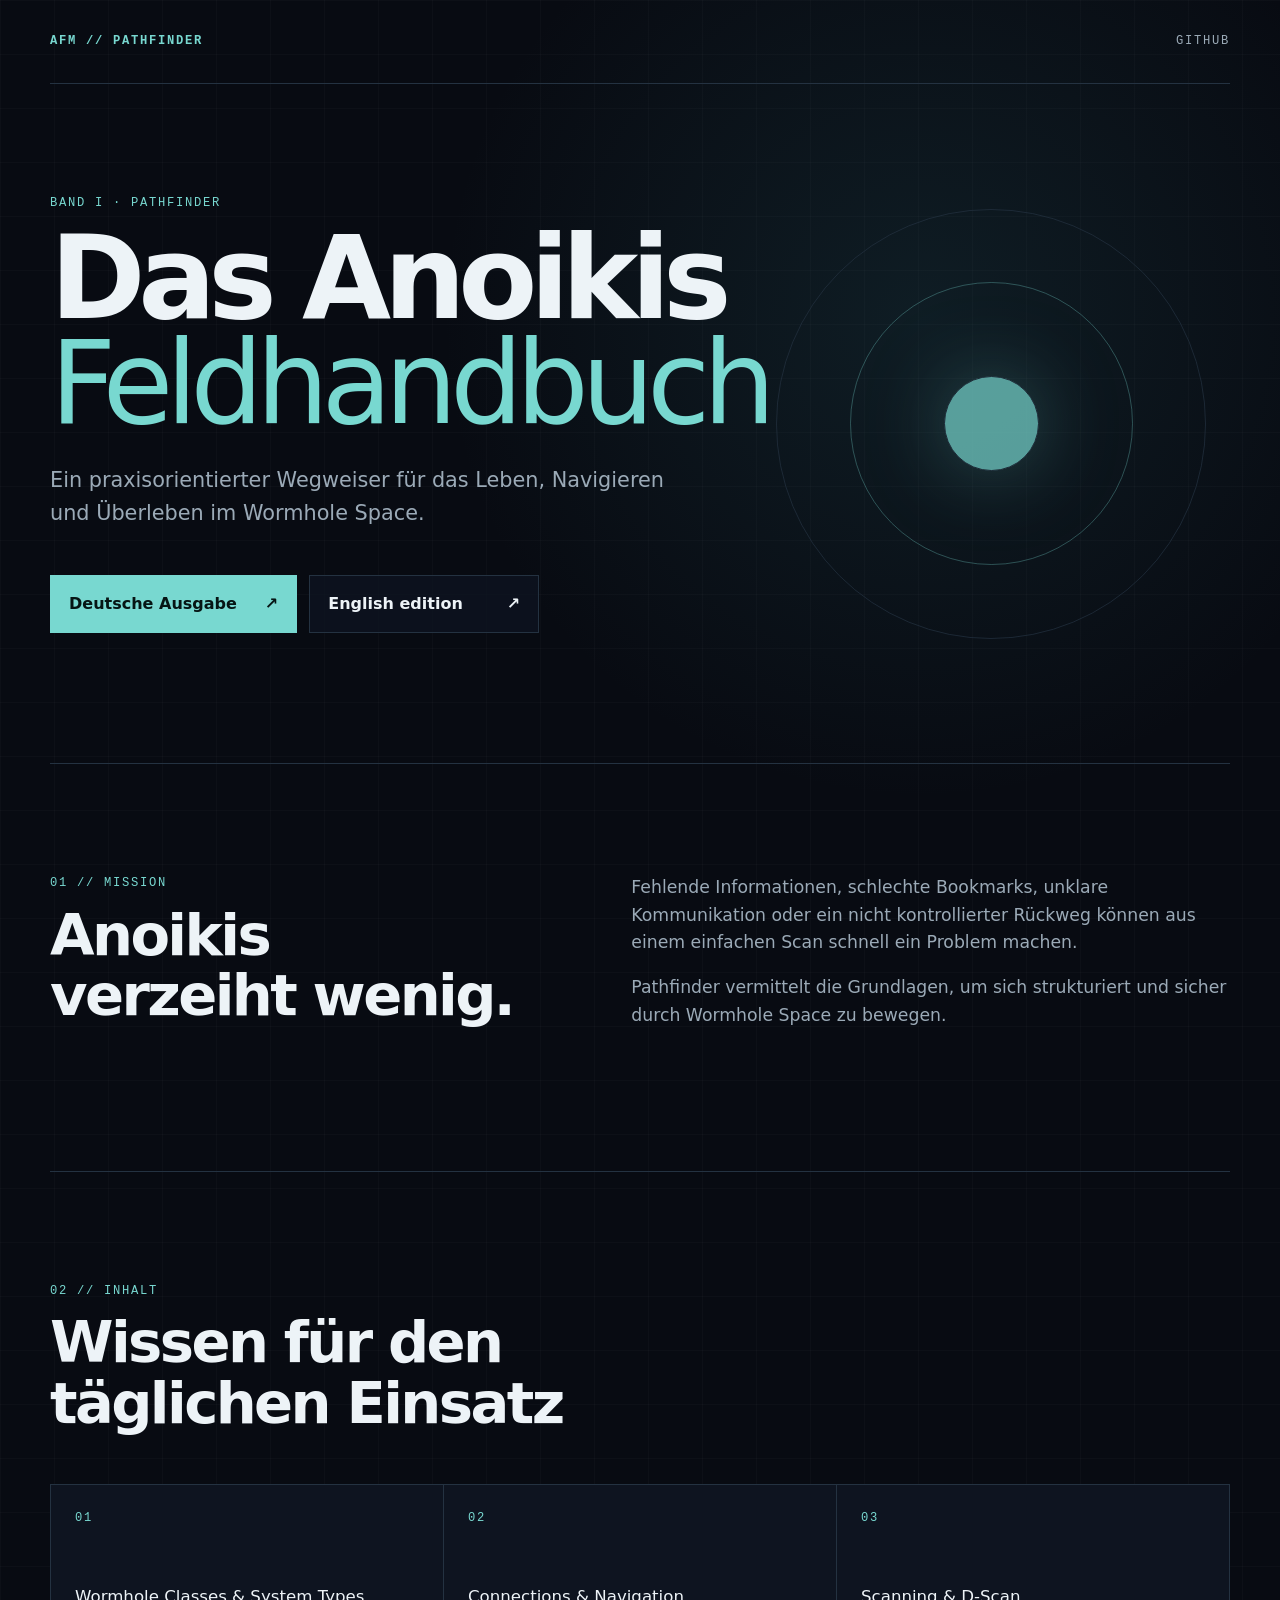
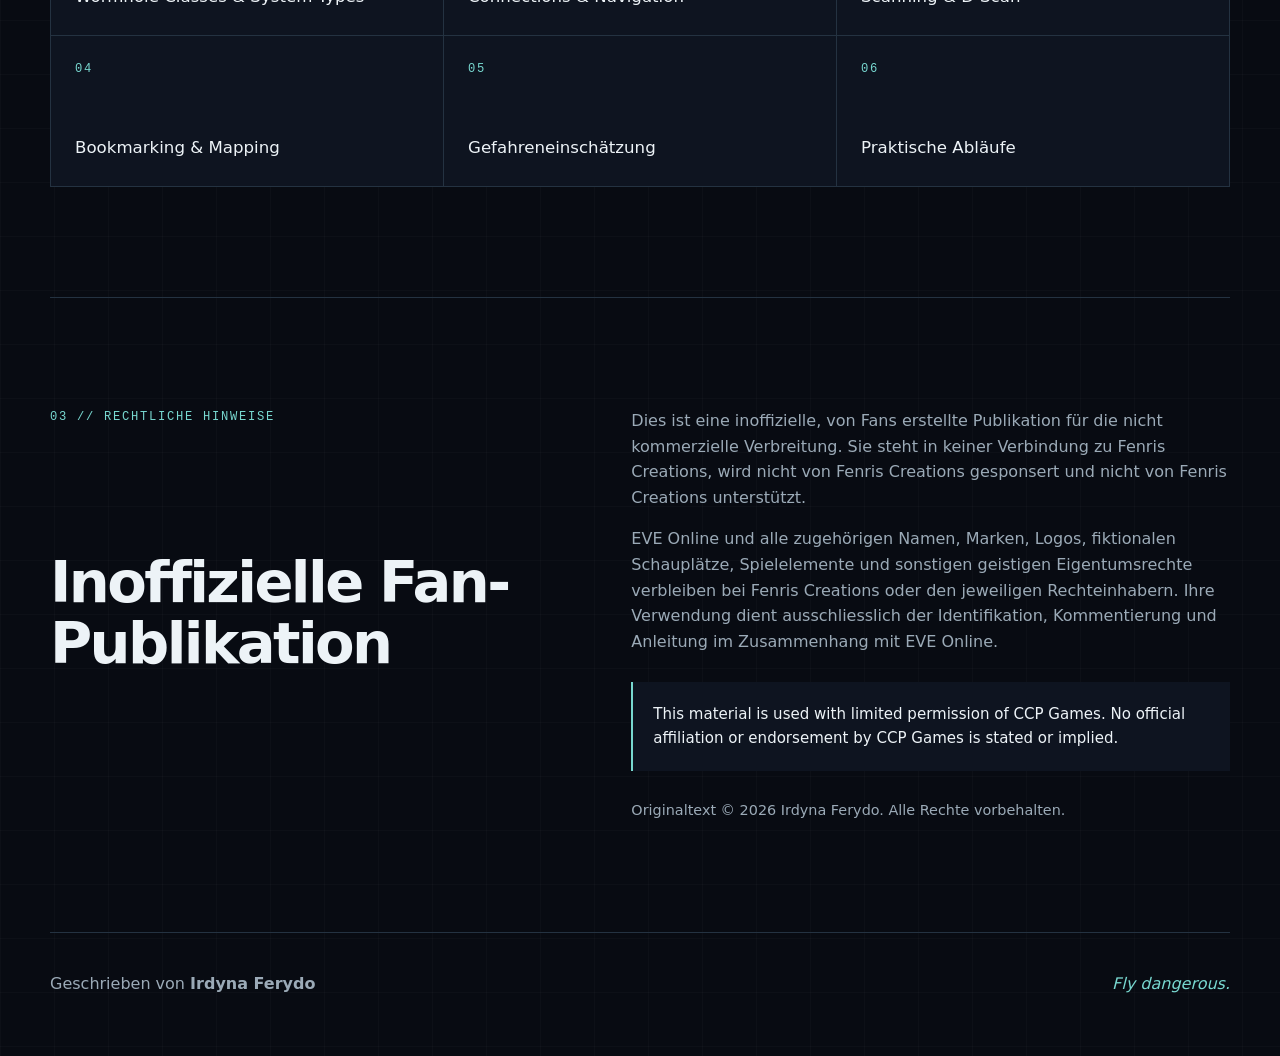
==== index.html @ 9dd85713 "commit page" ====
<!doctype html>
<html lang="de">
  <head>
    <meta charset="utf-8">
    <meta name="viewport" content="width=device-width, initial-scale=1">
    <meta name="description" content="Das Anoikis Feldhandbuch – ein praxisorientierter Wegweiser für Wormhole Space.">
    <meta name="theme-color" content="#080b12">
    <title>Das Anoikis Feldhandbuch</title>
    <link rel="stylesheet" href="styles.css">
  </head>
  <body>
    <header class="site-header">
      <a class="brand" href="#top" aria-label="Zur Startseite">AFM // PATHFINDER</a>
      <a class="header-link" href="https://github.com/Melaywen/AnoikisFieldManual">GitHub</a>
    </header>

    <main id="top">
      <section class="hero" aria-labelledby="hero-title">
        <div class="signal" aria-hidden="true">
          <span></span><span></span><span></span>
        </div>
        <p class="eyebrow">Band I · Pathfinder</p>
        <h1 id="hero-title">Das Anoikis<br><em>Feldhandbuch</em></h1>
        <p class="lead">
          Ein praxisorientierter Wegweiser für das Leben, Navigieren und
          Überleben im Wormhole Space.
        </p>
        <div class="actions" aria-label="Ausgabe auswählen">
          <a class="button button-primary" href="DE/The-Anoikis-Field-Manual-Volume-I-Pathfinder-DE.pdf">
            Deutsche Ausgabe <span aria-hidden="true">↗</span>
          </a>
          <a class="button button-secondary" href="EN/The-Anoikis-Field-Manual-Volume-I-Pathfinder.pdf" lang="en">
            English edition <span aria-hidden="true">↗</span>
          </a>
        </div>
      </section>

      <section class="briefing" aria-labelledby="briefing-title">
        <div>
          <p class="section-number">01 // Mission</p>
          <h2 id="briefing-title">Anoikis verzeiht wenig.</h2>
        </div>
        <div class="briefing-copy">
          <p>
            Fehlende Informationen, schlechte Bookmarks, unklare Kommunikation
            oder ein nicht kontrollierter Rückweg können aus einem einfachen
            Scan schnell ein Problem machen.
          </p>
          <p>
            Pathfinder vermittelt die Grundlagen, um sich strukturiert und
            sicher durch Wormhole Space zu bewegen.
          </p>
        </div>
      </section>

      <section class="topics" aria-labelledby="topics-title">
        <p class="section-number">02 // Inhalt</p>
        <h2 id="topics-title">Wissen für den täglichen Einsatz</h2>
        <ul class="topic-grid">
          <li><span>01</span>Wormhole Classes &amp; System Types</li>
          <li><span>02</span>Connections &amp; Navigation</li>
          <li><span>03</span>Scanning &amp; D-Scan</li>
          <li><span>04</span>Bookmarking &amp; Mapping</li>
          <li><span>05</span>Gefahreneinschätzung</li>
          <li><span>06</span>Praktische Abläufe</li>
        </ul>
      </section>

      <section class="legal" aria-labelledby="legal-title">
        <p class="section-number">03 // Rechtliche Hinweise</p>
        <h2 id="legal-title">Inoffizielle Fan-Publikation</h2>
        <div class="legal-copy">
          <p>
            Dies ist eine inoffizielle, von Fans erstellte Publikation für die
            nicht kommerzielle Verbreitung. Sie steht in keiner Verbindung zu
            Fenris Creations, wird nicht von Fenris Creations gesponsert und
            nicht von Fenris Creations unterstützt.
          </p>
          <p>
            EVE Online und alle zugehörigen Namen, Marken, Logos, fiktionalen
            Schauplätze, Spielelemente und sonstigen geistigen Eigentumsrechte
            verbleiben bei Fenris Creations oder den jeweiligen Rechteinhabern.
            Ihre Verwendung dient ausschliesslich der Identifikation,
            Kommentierung und Anleitung im Zusammenhang mit EVE Online.
          </p>
          <p class="legacy-notice" lang="en">
            This material is used with limited permission of CCP Games. No
            official affiliation or endorsement by CCP Games is stated or implied.
          </p>
          <p class="copyright">
            Originaltext © 2026 Irdyna Ferydo. Alle Rechte vorbehalten.
          </p>
        </div>
      </section>
    </main>

    <footer>
      <p>Geschrieben von <strong>Irdyna Ferydo</strong></p>
      <p class="motto">Fly dangerous.</p>
    </footer>
  </body>
</html>
---- styles.css ----
:root {
  color-scheme: dark;
  --bg: #080b12;
  --panel: #0e1420;
  --text: #edf3f7;
  --muted: #9baab7;
  --line: #243241;
  --accent: #78d8d0;
  --accent-dark: #061514;
  --max-width: 1180px;
}

* { box-sizing: border-box; }

html { scroll-behavior: smooth; }

body {
  margin: 0;
  background:
    radial-gradient(circle at 72% 12%, rgb(46 110 120 / 18%), transparent 30rem),
    linear-gradient(rgb(255 255 255 / 2%) 1px, transparent 1px),
    linear-gradient(90deg, rgb(255 255 255 / 2%) 1px, transparent 1px),
    var(--bg);
  background-size: auto, 54px 54px, 54px 54px, auto;
  color: var(--text);
  font-family: Inter, ui-sans-serif, system-ui, -apple-system, BlinkMacSystemFont, "Segoe UI", sans-serif;
  line-height: 1.6;
}

a { color: inherit; }

.site-header,
main,
footer {
  width: min(calc(100% - 40px), var(--max-width));
  margin-inline: auto;
}

.site-header {
  display: flex;
  align-items: center;
  justify-content: space-between;
  min-height: 84px;
  border-bottom: 1px solid var(--line);
}

.brand,
.header-link,
.eyebrow,
.section-number,
.topic-grid span {
  font-family: ui-monospace, SFMono-Regular, Menlo, Monaco, Consolas, monospace;
  font-size: .76rem;
  letter-spacing: .14em;
  text-transform: uppercase;
}

.brand,
.header-link { text-decoration: none; }
.brand { color: var(--accent); font-weight: 700; }
.header-link { color: var(--muted); }
.header-link:hover { color: var(--text); }

.hero {
  position: relative;
  min-height: 680px;
  display: flex;
  flex-direction: column;
  justify-content: center;
  padding: 100px 0 120px;
  border-bottom: 1px solid var(--line);
  overflow: hidden;
}

.signal {
  position: absolute;
  right: 2%;
  top: 50%;
  width: min(38vw, 430px);
  aspect-ratio: 1;
  transform: translateY(-50%);
  opacity: .7;
}

.signal span {
  position: absolute;
  inset: 0;
  border: 1px solid var(--line);
  border-radius: 50%;
}

.signal span:nth-child(2) { inset: 17%; border-color: rgb(120 216 208 / 45%); }
.signal span:nth-child(3) { inset: 39%; background: var(--accent); box-shadow: 0 0 80px rgb(120 216 208 / 40%); }

.eyebrow,
.section-number { color: var(--accent); }

h1,
h2,
p { margin-top: 0; }

h1 {
  position: relative;
  z-index: 1;
  max-width: 850px;
  margin-bottom: 28px;
  font-size: clamp(3.5rem, 9vw, 7.4rem);
  line-height: .91;
  letter-spacing: -.065em;
}

h1 em { color: var(--accent); font-style: normal; font-weight: 300; }

.lead {
  position: relative;
  z-index: 1;
  max-width: 630px;
  color: var(--muted);
  font-size: clamp(1.05rem, 2vw, 1.3rem);
}

.actions {
  position: relative;
  z-index: 1;
  display: flex;
  flex-wrap: wrap;
  gap: 12px;
  margin-top: 24px;
}

.button {
  display: inline-flex;
  align-items: center;
  justify-content: space-between;
  gap: 28px;
  min-width: 230px;
  padding: 15px 18px;
  border: 1px solid var(--line);
  text-decoration: none;
  font-weight: 650;
  transition: transform .2s ease, border-color .2s ease, background .2s ease;
}

.button:hover { transform: translateY(-2px); border-color: var(--accent); }
.button-primary { background: var(--accent); color: var(--accent-dark); border-color: var(--accent); }
.button-secondary { background: rgb(14 20 32 / 78%); }

.briefing,
.topics,
.legal { padding: 110px 0; }

.briefing {
  display: grid;
  grid-template-columns: .8fr 1fr;
  gap: 8vw;
  border-bottom: 1px solid var(--line);
}

h2 {
  max-width: 720px;
  margin-bottom: 34px;
  font-size: clamp(2rem, 4.5vw, 4rem);
  line-height: 1.05;
  letter-spacing: -.045em;
}

.briefing-copy {
  color: var(--muted);
  font-size: 1.08rem;
}

.topic-grid {
  display: grid;
  grid-template-columns: repeat(3, 1fr);
  gap: 1px;
  margin: 50px 0 0;
  padding: 1px;
  background: var(--line);
  list-style: none;
}

.topic-grid li {
  min-height: 150px;
  display: flex;
  flex-direction: column;
  justify-content: space-between;
  padding: 24px;
  background: var(--panel);
  font-size: 1.04rem;
}

.topic-grid span { color: var(--accent); }

.legal {
  display: grid;
  grid-template-columns: .8fr 1fr;
  column-gap: 8vw;
  border-top: 1px solid var(--line);
}

.legal .section-number { grid-column: 1; }
.legal h2 { grid-column: 1; }

.legal-copy {
  grid-column: 2;
  grid-row: 1 / span 2;
  color: var(--muted);
}

.legacy-notice {
  margin-top: 28px;
  padding: 20px;
  border-left: 2px solid var(--accent);
  background: var(--panel);
  color: var(--text);
  font-size: .94rem;
}

.copyright {
  margin: 28px 0 0;
  font-size: .9rem;
}

footer {
  display: flex;
  justify-content: space-between;
  padding: 38px 0 60px;
  border-top: 1px solid var(--line);
  color: var(--muted);
}

footer p { margin: 0; }
.motto { color: var(--accent); font-style: italic; }

@media (max-width: 760px) {
  .site-header, main, footer { width: min(calc(100% - 28px), var(--max-width)); }
  .hero { min-height: 620px; padding-block: 80px; }
  .signal { width: 300px; right: -130px; top: 30%; opacity: .45; }
  h1 { font-size: clamp(3.2rem, 17vw, 5rem); }
  .briefing { grid-template-columns: 1fr; gap: 24px; }
  .briefing, .topics, .legal { padding: 76px 0; }
  .legal { display: block; }
  .topic-grid { grid-template-columns: 1fr; }
  .topic-grid li { min-height: 112px; }
  footer { flex-direction: column; gap: 8px; }
}

@media (prefers-reduced-motion: reduce) {
  html { scroll-behavior: auto; }
  .button { transition: none; }
}
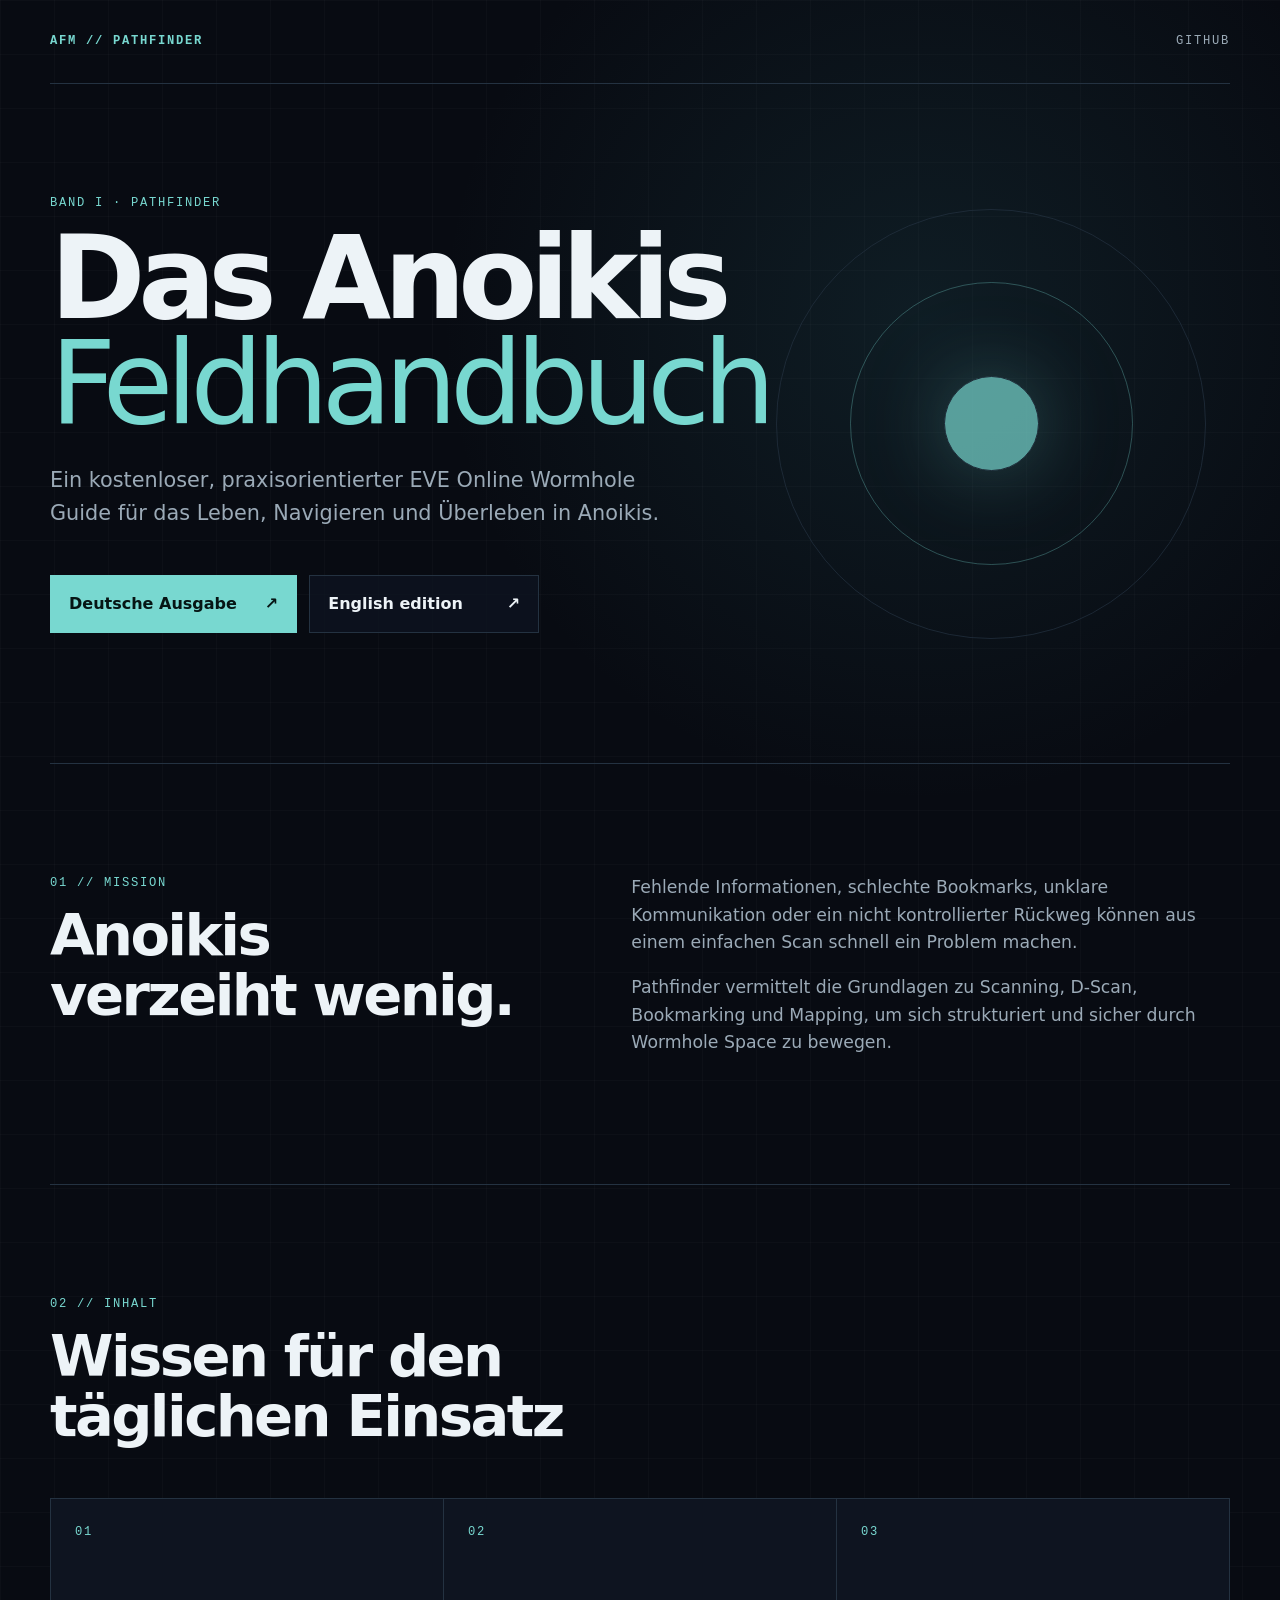
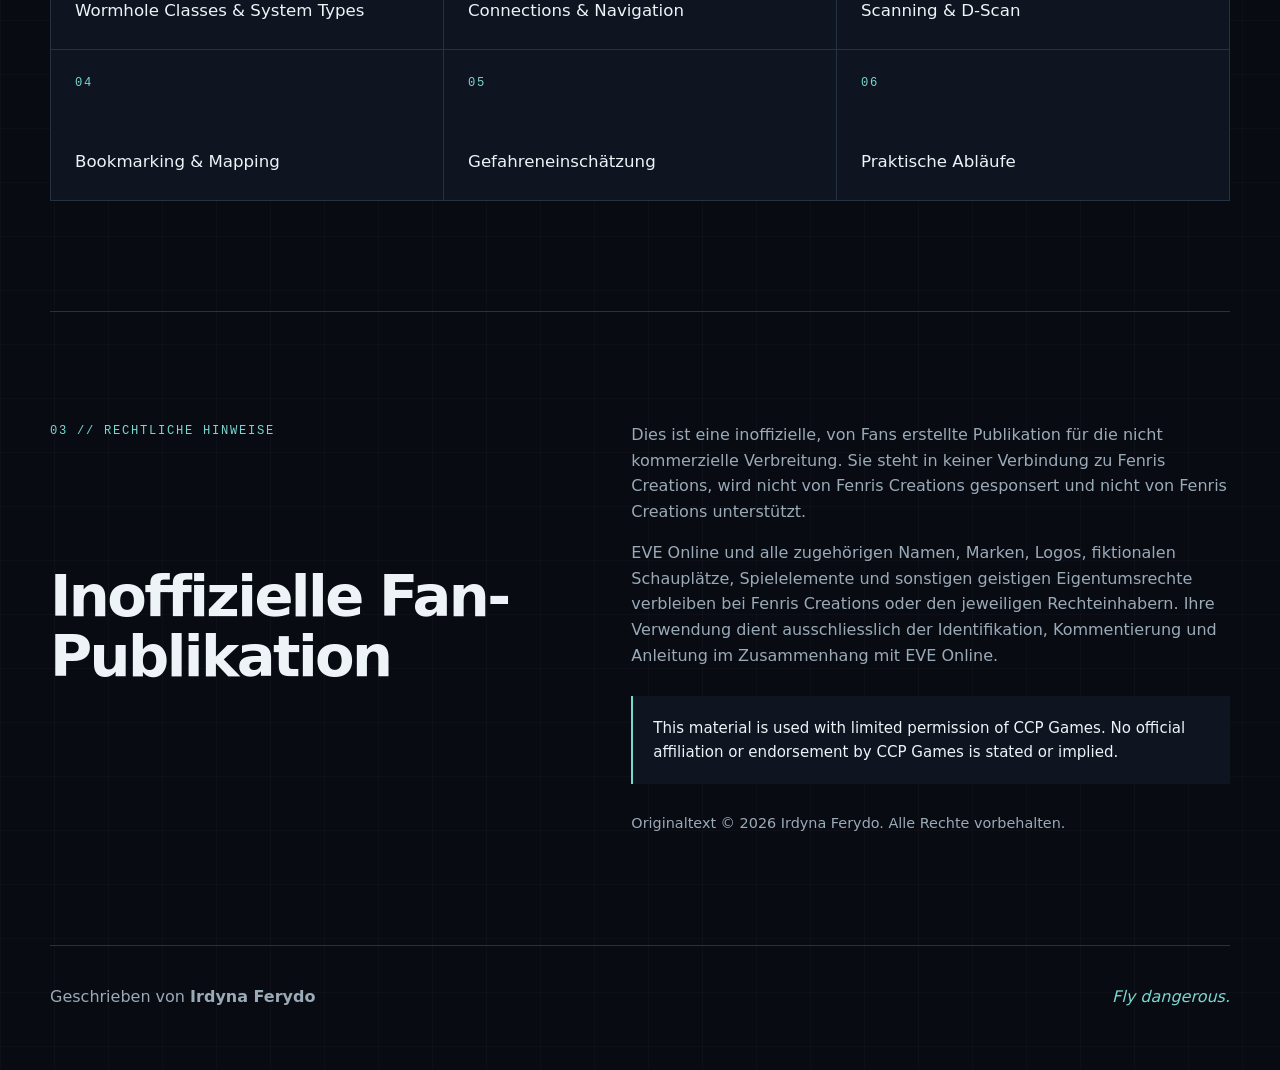
==== commit 7a3d8831: "SEO eweiterung" ====
--- a/index.html
+++ b/index.html
@@ -3,10 +3,69 @@
   <head>
     <meta charset="utf-8">
     <meta name="viewport" content="width=device-width, initial-scale=1">
-    <meta name="description" content="Das Anoikis Feldhandbuch – ein praxisorientierter Wegweiser für Wormhole Space.">
+    <meta name="description" content="Kostenloses EVE Online Wormhole-Handbuch zu Scanning, D-Scan, Bookmarking, Mapping und sicherer Navigation durch Anoikis – auf Deutsch und Englisch.">
+    <meta name="robots" content="index, follow">
     <meta name="theme-color" content="#080b12">
-    <title>Das Anoikis Feldhandbuch</title>
+    <meta property="og:type" content="book">
+    <meta property="og:locale" content="de_CH">
+    <meta property="og:title" content="EVE Online Wormhole Guide – Das Anoikis Feldhandbuch">
+    <meta property="og:description" content="Pathfinder: Das kostenlose Feldhandbuch für Scanning, Navigation und Überleben im Wormhole Space.">
+    <meta property="og:url" content="https://melaywen.github.io/AnoikisFieldManual/">
+    <meta name="twitter:card" content="summary">
+    <meta name="twitter:title" content="EVE Online Wormhole Guide – Das Anoikis Feldhandbuch">
+    <meta name="twitter:description" content="Pathfinder: Das kostenlose Feldhandbuch für Scanning, Navigation und Überleben im Wormhole Space.">
+    <title>EVE Online Wormhole Guide | Anoikis Feldhandbuch</title>
+    <link rel="canonical" href="https://melaywen.github.io/AnoikisFieldManual/">
     <link rel="stylesheet" href="styles.css">
+    <script type="application/ld+json">
+      {
+        "@context": "https://schema.org",
+        "@graph": [
+          {
+            "@type": "WebSite",
+            "@id": "https://melaywen.github.io/AnoikisFieldManual/#website",
+            "url": "https://melaywen.github.io/AnoikisFieldManual/",
+            "name": "Das Anoikis Feldhandbuch",
+            "inLanguage": ["de", "en"]
+          },
+          {
+            "@type": "Book",
+            "@id": "https://melaywen.github.io/AnoikisFieldManual/#book",
+            "url": "https://melaywen.github.io/AnoikisFieldManual/",
+            "name": "The Anoikis Field Manual – Volume I: Pathfinder",
+            "alternateName": "Das Anoikis Feldhandbuch – Band I: Pathfinder",
+            "description": "Ein praxisorientiertes EVE Online Feldhandbuch für Wormhole Space, Scanning, D-Scan, Bookmarking, Mapping und sichere Navigation durch Anoikis.",
+            "author": {
+              "@type": "Person",
+              "name": "Irdyna Ferydo"
+            },
+            "publisher": {
+              "@type": "Organization",
+              "name": "Unsettling Whisper"
+            },
+            "inLanguage": ["de", "en"],
+            "isAccessibleForFree": true,
+            "isPartOf": {
+              "@id": "https://melaywen.github.io/AnoikisFieldManual/#website"
+            },
+            "workExample": [
+              {
+                "@type": "Book",
+                "bookFormat": "https://schema.org/EBook",
+                "inLanguage": "de",
+                "url": "https://melaywen.github.io/AnoikisFieldManual/DE/The-Anoikis-Field-Manual-Volume-I-Pathfinder-DE.pdf"
+              },
+              {
+                "@type": "Book",
+                "bookFormat": "https://schema.org/EBook",
+                "inLanguage": "en",
+                "url": "https://melaywen.github.io/AnoikisFieldManual/EN/The-Anoikis-Field-Manual-Volume-I-Pathfinder.pdf"
+              }
+            ]
+          }
+        ]
+      }
+    </script>
   </head>
   <body>
     <header class="site-header">
@@ -22,8 +81,8 @@
         <p class="eyebrow">Band I · Pathfinder</p>
         <h1 id="hero-title">Das Anoikis<br><em>Feldhandbuch</em></h1>
         <p class="lead">
-          Ein praxisorientierter Wegweiser für das Leben, Navigieren und
-          Überleben im Wormhole Space.
+          Ein kostenloser, praxisorientierter EVE Online Wormhole Guide für
+          das Leben, Navigieren und Überleben in Anoikis.
         </p>
         <div class="actions" aria-label="Ausgabe auswählen">
           <a class="button button-primary" href="DE/The-Anoikis-Field-Manual-Volume-I-Pathfinder-DE.pdf">
@@ -47,8 +106,9 @@
             Scan schnell ein Problem machen.
           </p>
           <p>
-            Pathfinder vermittelt die Grundlagen, um sich strukturiert und
-            sicher durch Wormhole Space zu bewegen.
+            Pathfinder vermittelt die Grundlagen zu Scanning, D-Scan,
+            Bookmarking und Mapping, um sich strukturiert und sicher durch
+            Wormhole Space zu bewegen.
           </p>
         </div>
       </section>
